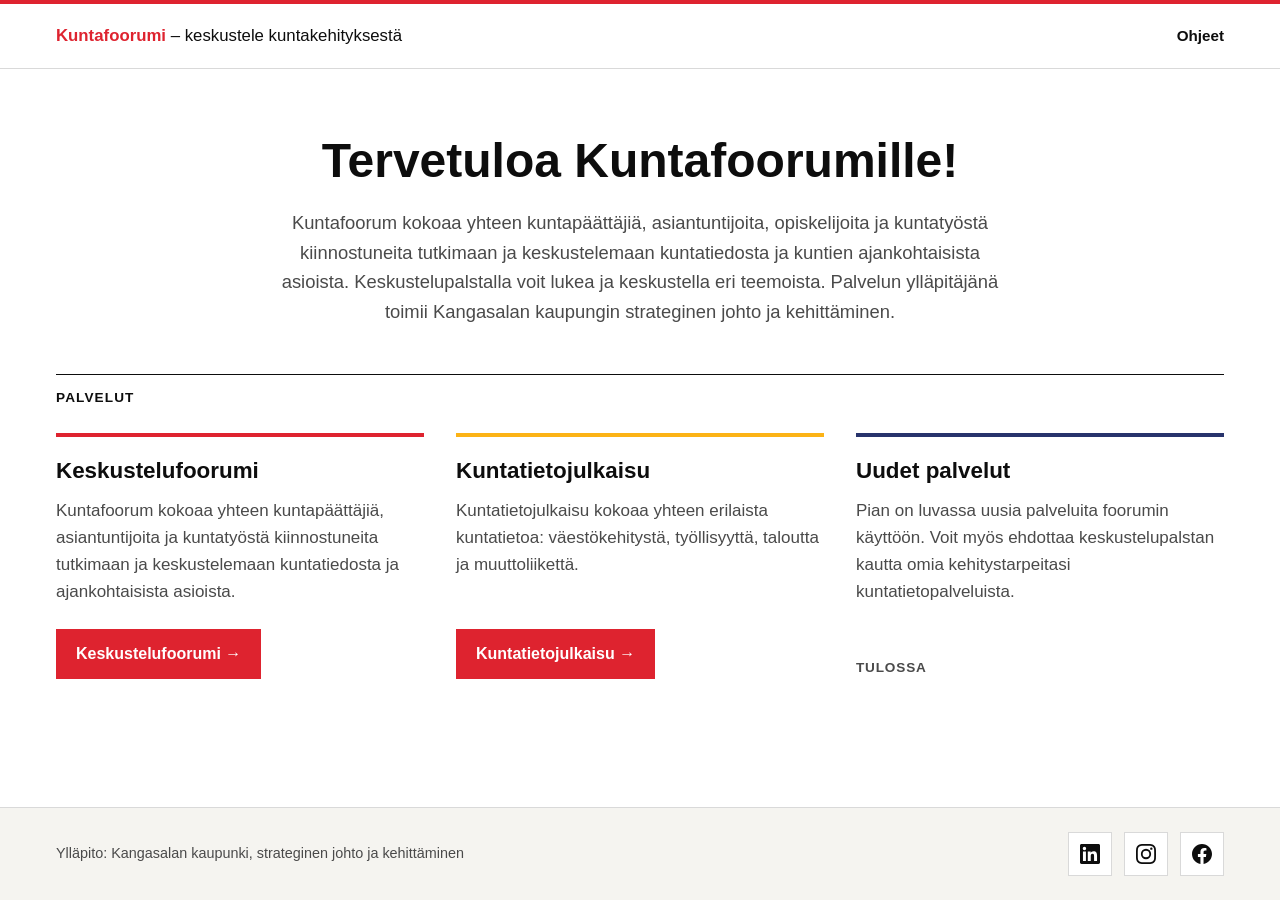
==== index.html @ 388af0dc "Add front page and Ohjeet subpage Static, responsive front page with intro, data-driven service card" ====
<!doctype html>
<html lang="fi">
<head>
  <meta charset="utf-8">
  <meta name="viewport" content="width=device-width, initial-scale=1">
  <title>Kuntafoorumi – keskustele kuntakehityksestä</title>
  <meta name="description" content="Kuntafoorumi kokoaa yhteen kuntapäättäjiä, asiantuntijoita, opiskelijoita ja kuntatyöstä kiinnostuneita keskustelemaan kuntatiedosta ja kuntien ajankohtaisista asioista.">
  <link rel="stylesheet" href="frontend/css/style.css">
</head>
<body>
  <header class="ylavalikko">
    <div class="sisalto">
      <a class="logo" href="index.html"><strong>Kuntafoorumi</strong> – keskustele kuntakehityksestä</a>
      <nav aria-label="Päävalikko">
        <a href="frontend/pages/ohjeet.html">Ohjeet</a>
      </nav>
    </div>
  </header>

  <main>
    <section class="intro">
      <h1>Tervetuloa Kuntafoorumille!</h1>
      <p>Kuntafoorum kokoaa yhteen kuntapäättäjiä, asiantuntijoita, opiskelijoita ja kuntatyöstä kiinnostuneita tutkimaan ja keskustelemaan kuntatiedosta ja kuntien ajankohtaisista asioista. Keskustelupalstalla voit lukea ja keskustella eri teemoista. Palvelun ylläpitäjänä toimii Kangasalan kaupungin strateginen johto ja kehittäminen.</p>
    </section>

    <section class="sisalto" aria-labelledby="palvelut-otsikko">
      <h2 class="osio-otsikko" id="palvelut-otsikko">Palvelut</h2>
      <ul class="kortit" id="kortit"></ul>
      <noscript>
        <ul>
          <li><a href="https://github.com/kangasalakehitys/kuntafoorumi/discussions" target="_blank" rel="noopener noreferrer">Keskustelufoorumi</a></li>
          <li><a href="https://kangasalakehitys.github.io/kuntatietojulkaisu/index.html" target="_blank" rel="noopener noreferrer">Kuntatietojulkaisu</a></li>
        </ul>
      </noscript>
    </section>
  </main>

  <footer class="alavalikko">
    <div class="sisalto">
      <p>Ylläpito: Kangasalan kaupunki, strateginen johto ja kehittäminen</p>
      <ul class="some">
        <li>
          <a href="https://www.linkedin.com/company/kangasalan-kaupunki" target="_blank" rel="noopener noreferrer" aria-label="LinkedIn (avautuu uuteen ikkunaan)">
            <svg viewBox="0 0 24 24" aria-hidden="true"><path d="M20.45 20.45h-3.56v-5.57c0-1.33-.02-3.04-1.85-3.04-1.85 0-2.14 1.45-2.14 2.94v5.67H9.35V9h3.41v1.56h.05c.48-.9 1.64-1.85 3.37-1.85 3.6 0 4.27 2.37 4.27 5.46v6.28zM5.34 7.43a2.06 2.06 0 1 1 0-4.13 2.06 2.06 0 0 1 0 4.13zM7.12 20.45H3.56V9h3.56v11.45zM22.22 0H1.77C.79 0 0 .77 0 1.73v20.54C0 23.23.79 24 1.77 24h20.45c.98 0 1.78-.77 1.78-1.73V1.73C24 .77 23.2 0 22.22 0z"/></svg>
          </a>
        </li>
        <li>
          <a href="https://www.instagram.com/kangasalankaupunki/" target="_blank" rel="noopener noreferrer" aria-label="Instagram (avautuu uuteen ikkunaan)">
            <svg viewBox="0 0 24 24" aria-hidden="true"><path d="M12 2.16c3.2 0 3.58.01 4.85.07 1.17.05 1.8.25 2.23.41.56.22.96.48 1.38.9.42.42.68.82.9 1.38.16.42.36 1.06.41 2.23.06 1.27.07 1.65.07 4.85s-.01 3.58-.07 4.85c-.05 1.17-.25 1.8-.41 2.23-.22.56-.48.96-.9 1.38-.42.42-.82.68-1.38.9-.42.16-1.06.36-2.23.41-1.27.06-1.65.07-4.85.07s-3.58-.01-4.85-.07c-1.17-.05-1.8-.25-2.23-.41a3.72 3.72 0 0 1-1.38-.9 3.72 3.72 0 0 1-.9-1.38c-.16-.42-.36-1.06-.41-2.23C2.17 15.58 2.16 15.2 2.16 12s.01-3.58.07-4.85c.05-1.17.25-1.8.41-2.23.22-.56.48-.96.9-1.38.42-.42.82-.68 1.38-.9.42-.16 1.06-.36 2.23-.41C8.42 2.17 8.8 2.16 12 2.16zM12 0C8.74 0 8.33.01 7.05.07 5.78.13 4.9.33 4.14.63c-.79.3-1.46.72-2.13 1.38A5.88 5.88 0 0 0 .63 4.14C.33 4.9.13 5.78.07 7.05.01 8.33 0 8.74 0 12s.01 3.67.07 4.95c.06 1.27.26 2.15.56 2.91.3.79.72 1.46 1.38 2.13a5.88 5.88 0 0 0 2.13 1.38c.76.3 1.64.5 2.91.56C8.33 23.99 8.74 24 12 24s3.67-.01 4.95-.07c1.27-.06 2.15-.26 2.91-.56a5.88 5.88 0 0 0 2.13-1.38 5.88 5.88 0 0 0 1.38-2.13c.3-.76.5-1.64.56-2.91.06-1.28.07-1.69.07-4.95s-.01-3.67-.07-4.95c-.06-1.27-.26-2.15-.56-2.91a5.88 5.88 0 0 0-1.38-2.13A5.88 5.88 0 0 0 19.86.63c-.76-.3-1.64-.5-2.91-.56C15.67.01 15.26 0 12 0zm0 5.84a6.16 6.16 0 1 0 0 12.32 6.16 6.16 0 0 0 0-12.32zM12 16a4 4 0 1 1 0-8 4 4 0 0 1 0 8zm6.4-11.85a1.44 1.44 0 1 0 0 2.88 1.44 1.44 0 0 0 0-2.88z"/></svg>
          </a>
        </li>
        <li>
          <a href="https://www.facebook.com/kangasalankaupunki" target="_blank" rel="noopener noreferrer" aria-label="Facebook (avautuu uuteen ikkunaan)">
            <svg viewBox="0 0 24 24" aria-hidden="true"><path d="M24 12.07C24 5.41 18.63 0 12 0S0 5.41 0 12.07C0 18.1 4.39 23.1 10.13 24v-8.44H7.08v-3.49h3.05V9.41c0-3.02 1.79-4.69 4.53-4.69 1.31 0 2.68.24 2.68.24v2.97h-1.51c-1.49 0-1.96.93-1.96 1.89v2.26h3.33l-.53 3.49h-2.8V24C19.61 23.1 24 18.1 24 12.07z"/></svg>
          </a>
        </li>
      </ul>
    </div>
  </footer>

  <script src="frontend/js/links.js"></script>
  <script src="frontend/js/main.js"></script>
</body>
</html>
---- frontend/css/style.css ----
/* Kuntafoorumi – yhteiset tyylit */

@font-face {
  font-family: "Kuntafoorumi Gothic";
  src: url("../brand/fonts/centurygothic.ttf") format("truetype"), local("Century Gothic");
  font-weight: 400;
  font-display: swap;
}

@font-face {
  font-family: "Kuntafoorumi Gothic";
  src: url("../brand/fonts/centurygothic_bold.ttf") format("truetype"), local("Century Gothic Bold");
  font-weight: 700;
  font-display: swap;
}

:root {
  --vari-paa: #DE232F;
  --vari-keltainen: #FCB316;
  --vari-tummansininen: #28336C;
  --vari-oranssi: #E64925;
  --vari-syaani: #00ADC5;
  --vari-vihrea: #009651;

  --teksti: #0d0d0d;
  --teksti-heikko: #4a4a4a;
  --tausta: #ffffff;
  --tausta-alue: #f5f4f0;
  --viiva: #d9d9d9;

  --fontti: "Kuntafoorumi Gothic", "Century Gothic", "Futura", "Avenir", "Segoe UI", sans-serif;
  --leveys: 1200px;
  --reuna: 16px;
}

*,
*::before,
*::after {
  box-sizing: border-box;
}

html {
  -webkit-text-size-adjust: 100%;
}

body {
  margin: 0;
  font-family: var(--fontti);
  font-size: 17px;
  line-height: 1.6;
  color: var(--teksti);
  background: var(--tausta);
  display: flex;
  flex-direction: column;
  min-height: 100vh;
  border-top: 4px solid var(--vari-paa);
}

a {
  color: inherit;
}

:focus-visible {
  outline: 3px solid var(--vari-tummansininen);
  outline-offset: 2px;
}

.sisalto {
  width: 100%;
  max-width: var(--leveys);
  margin: 0 auto;
  padding: 0 var(--reuna);
}

/* Ylävalikko */

.ylavalikko {
  border-bottom: 1px solid var(--viiva);
}

.ylavalikko .sisalto {
  display: flex;
  align-items: center;
  justify-content: space-between;
  gap: 16px;
  min-height: 64px;
}

.logo {
  text-decoration: none;
  font-size: 1.05rem;
  line-height: 1.3;
}

.logo strong {
  color: var(--vari-paa);
}

.ylavalikko nav a {
  text-decoration: none;
  font-weight: 700;
  font-size: 0.95rem;
  padding: 6px 0;
  border-bottom: 2px solid transparent;
}

.ylavalikko nav a:hover,
.ylavalikko nav a[aria-current="page"] {
  border-bottom-color: var(--vari-paa);
}

/* Pääsisältö */

main {
  flex: 1;
}

.intro {
  max-width: 760px;
  margin: 0 auto;
  padding: 64px var(--reuna) 48px;
  text-align: center;
}

.intro h1 {
  margin: 0 0 20px;
  font-size: clamp(2rem, 5vw, 3rem);
  line-height: 1.15;
  font-weight: 700;
}

.intro p {
  margin: 0;
  font-size: 1.15rem;
  color: var(--teksti-heikko);
}

.osio-otsikko {
  margin: 0 0 24px;
  padding-top: 12px;
  border-top: 1px solid var(--teksti);
  font-size: 0.85rem;
  font-weight: 700;
  letter-spacing: 0.08em;
  text-transform: uppercase;
}

/* Kortit */

.kortit {
  display: grid;
  grid-template-columns: repeat(auto-fit, minmax(260px, 1fr));
  gap: 32px;
  margin: 0 0 72px;
  padding: 0;
  list-style: none;
}

.kortti {
  display: flex;
  flex-direction: column;
  padding: 20px 0 0;
  border-top: 4px solid var(--korttivari, var(--vari-paa));
}

.kortti h2 {
  margin: 0 0 12px;
  font-size: 1.4rem;
  line-height: 1.25;
}

.kortti p {
  margin: 0 0 24px;
  color: var(--teksti-heikko);
  flex: 1;
}

.kortti .tulossa {
  margin: 0;
  font-size: 0.85rem;
  font-weight: 700;
  letter-spacing: 0.06em;
  text-transform: uppercase;
  color: var(--teksti-heikko);
  flex: 0;
}

.nappi {
  display: inline-flex;
  align-items: center;
  gap: 8px;
  align-self: flex-start;
  padding: 12px 20px;
  background: var(--vari-paa);
  color: #ffffff;
  font-family: inherit;
  font-size: 1rem;
  font-weight: 700;
  text-decoration: none;
  border: 0;
  cursor: pointer;
  transition: background-color 0.15s ease;
}

.nappi:hover {
  background: #b81b26;
}

/* Artikkeli (alasivut) */

.artikkeli {
  max-width: 760px;
  margin: 0 auto;
  padding: 48px var(--reuna) 72px;
}

.artikkeli h1 {
  margin: 0 0 16px;
  font-size: clamp(1.8rem, 4.5vw, 2.6rem);
  line-height: 1.2;
}

.artikkeli h2 {
  margin: 36px 0 8px;
  font-size: 1.3rem;
}

.ingressi {
  font-size: 1.15rem;
  color: var(--teksti-heikko);
}

.jaa {
  display: flex;
  align-items: center;
  gap: 12px;
  flex-wrap: wrap;
  margin: 24px 0 32px;
  padding: 12px 0;
  border-top: 1px solid var(--viiva);
  border-bottom: 1px solid var(--viiva);
}

.jaa-ilmoitus {
  font-size: 0.9rem;
  color: var(--vari-vihrea);
}

/* Alavalikko */

.alavalikko {
  background: var(--tausta-alue);
  border-top: 1px solid var(--viiva);
}

.alavalikko .sisalto {
  display: flex;
  align-items: center;
  justify-content: space-between;
  flex-wrap: wrap;
  gap: 16px;
  padding-top: 24px;
  padding-bottom: 24px;
}

.alavalikko p {
  margin: 0;
  font-size: 0.9rem;
  color: var(--teksti-heikko);
}

.some {
  display: flex;
  gap: 12px;
  margin: 0;
  padding: 0;
  list-style: none;
}

.some a {
  display: flex;
  align-items: center;
  justify-content: center;
  width: 44px;
  height: 44px;
  color: var(--teksti);
  border: 1px solid var(--viiva);
  background: var(--tausta);
  transition: color 0.15s ease, border-color 0.15s ease;
}

.some a:hover {
  color: var(--vari-paa);
  border-color: var(--vari-paa);
}

.some svg {
  width: 20px;
  height: 20px;
  fill: currentColor;
}

.piilotettu {
  position: absolute;
  width: 1px;
  height: 1px;
  overflow: hidden;
  clip: rect(0 0 0 0);
  white-space: nowrap;
}

@media (max-width: 760px) {
  .intro {
    padding-top: 40px;
    padding-bottom: 32px;
  }

  .kortit {
    gap: 28px;
  }
}
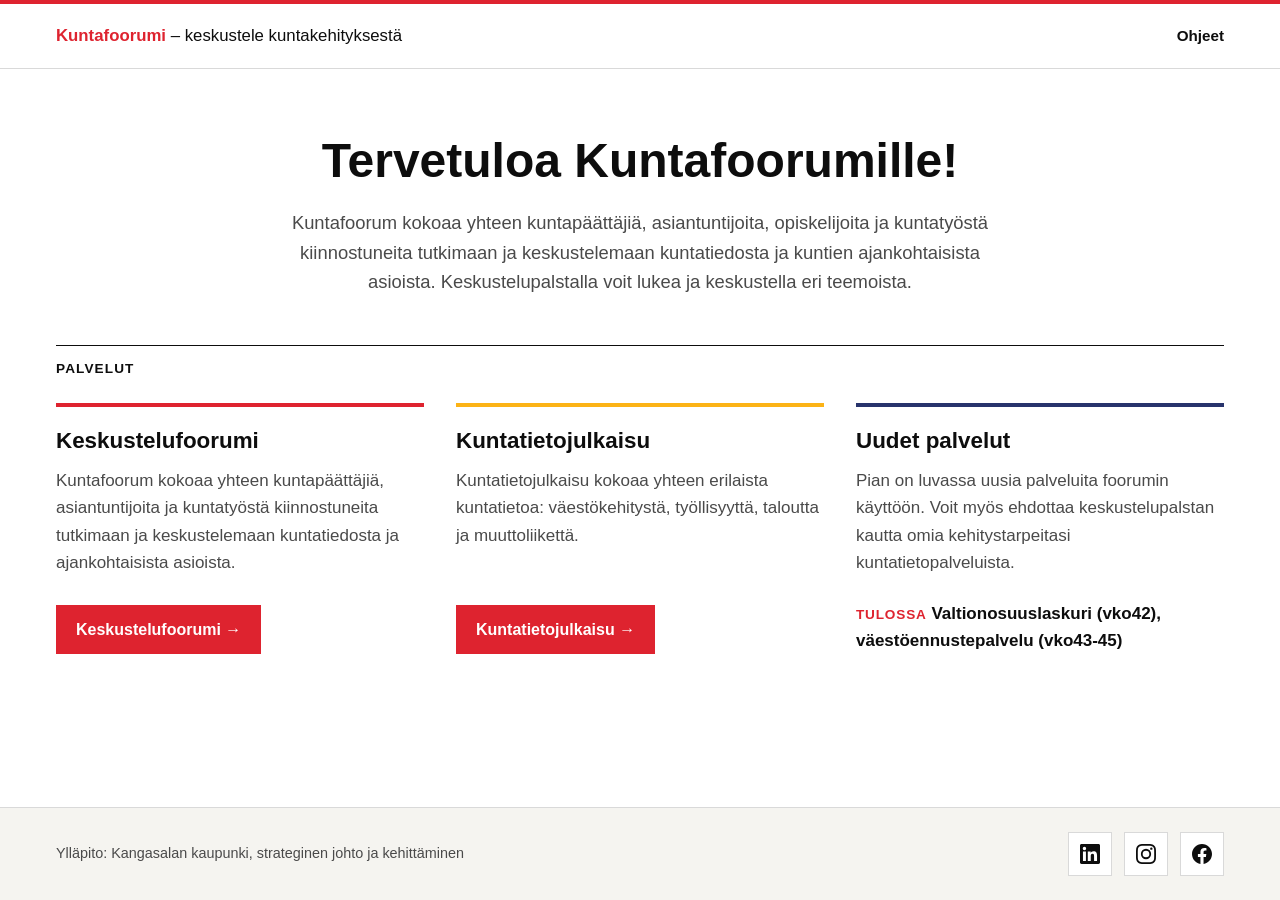
==== commit d4a7b8be: "Remove maintainer sentence from front page intro Co-Authored-By: Claude Opus 5.5 <noreply@anthropic." ====
--- a/index.html
+++ b/index.html
@@ -20,7 +20,7 @@
   <main>
     <section class="intro">
       <h1>Tervetuloa Kuntafoorumille!</h1>
-      <p>Kuntafoorum kokoaa yhteen kuntapäättäjiä, asiantuntijoita, opiskelijoita ja kuntatyöstä kiinnostuneita tutkimaan ja keskustelemaan kuntatiedosta ja kuntien ajankohtaisista asioista. Keskustelupalstalla voit lukea ja keskustella eri teemoista. Palvelun ylläpitäjänä toimii Kangasalan kaupungin strateginen johto ja kehittäminen.</p>
+      <p>Kuntafoorum kokoaa yhteen kuntapäättäjiä, asiantuntijoita, opiskelijoita ja kuntatyöstä kiinnostuneita tutkimaan ja keskustelemaan kuntatiedosta ja kuntien ajankohtaisista asioista. Keskustelupalstalla voit lukea ja keskustella eri teemoista.</p>
     </section>
 
     <section class="sisalto" aria-labelledby="palvelut-otsikko">
--- a/frontend/css/style.css
+++ b/frontend/css/style.css
@@ -177,12 +177,16 @@
 
 .kortti .tulossa {
   margin: 0;
+  font-weight: 700;
+  color: var(--teksti);
+  flex: 0;
+}
+
+.tulossa-merkki {
   font-size: 0.85rem;
-  font-weight: 700;
   letter-spacing: 0.06em;
   text-transform: uppercase;
-  color: var(--teksti-heikko);
-  flex: 0;
+  color: var(--vari-paa);
 }
 
 .nappi {
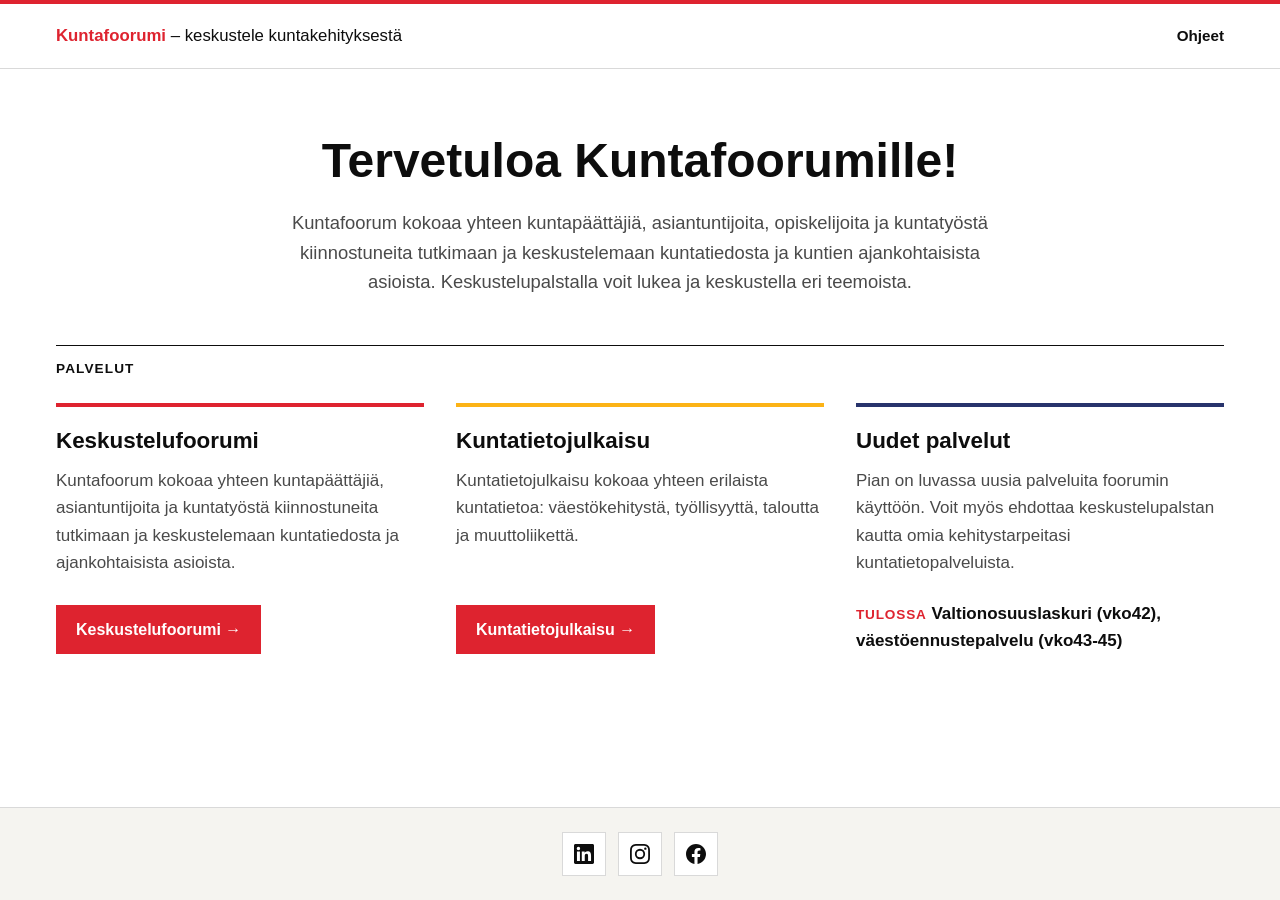
==== commit 1de18866: "Remove maintainer line from footer and center social icons Co-Authored-By: Claude Opus 5.5 <noreply@" ====
--- a/index.html
+++ b/index.html
@@ -37,7 +37,6 @@
 
   <footer class="alavalikko">
     <div class="sisalto">
-      <p>Ylläpito: Kangasalan kaupunki, strateginen johto ja kehittäminen</p>
       <ul class="some">
         <li>
           <a href="https://www.linkedin.com/company/kangasalan-kaupunki" target="_blank" rel="noopener noreferrer" aria-label="LinkedIn (avautuu uuteen ikkunaan)">
--- a/frontend/css/style.css
+++ b/frontend/css/style.css
@@ -260,7 +260,7 @@
 .alavalikko .sisalto {
   display: flex;
   align-items: center;
-  justify-content: space-between;
+  justify-content: center;
   flex-wrap: wrap;
   gap: 16px;
   padding-top: 24px;
